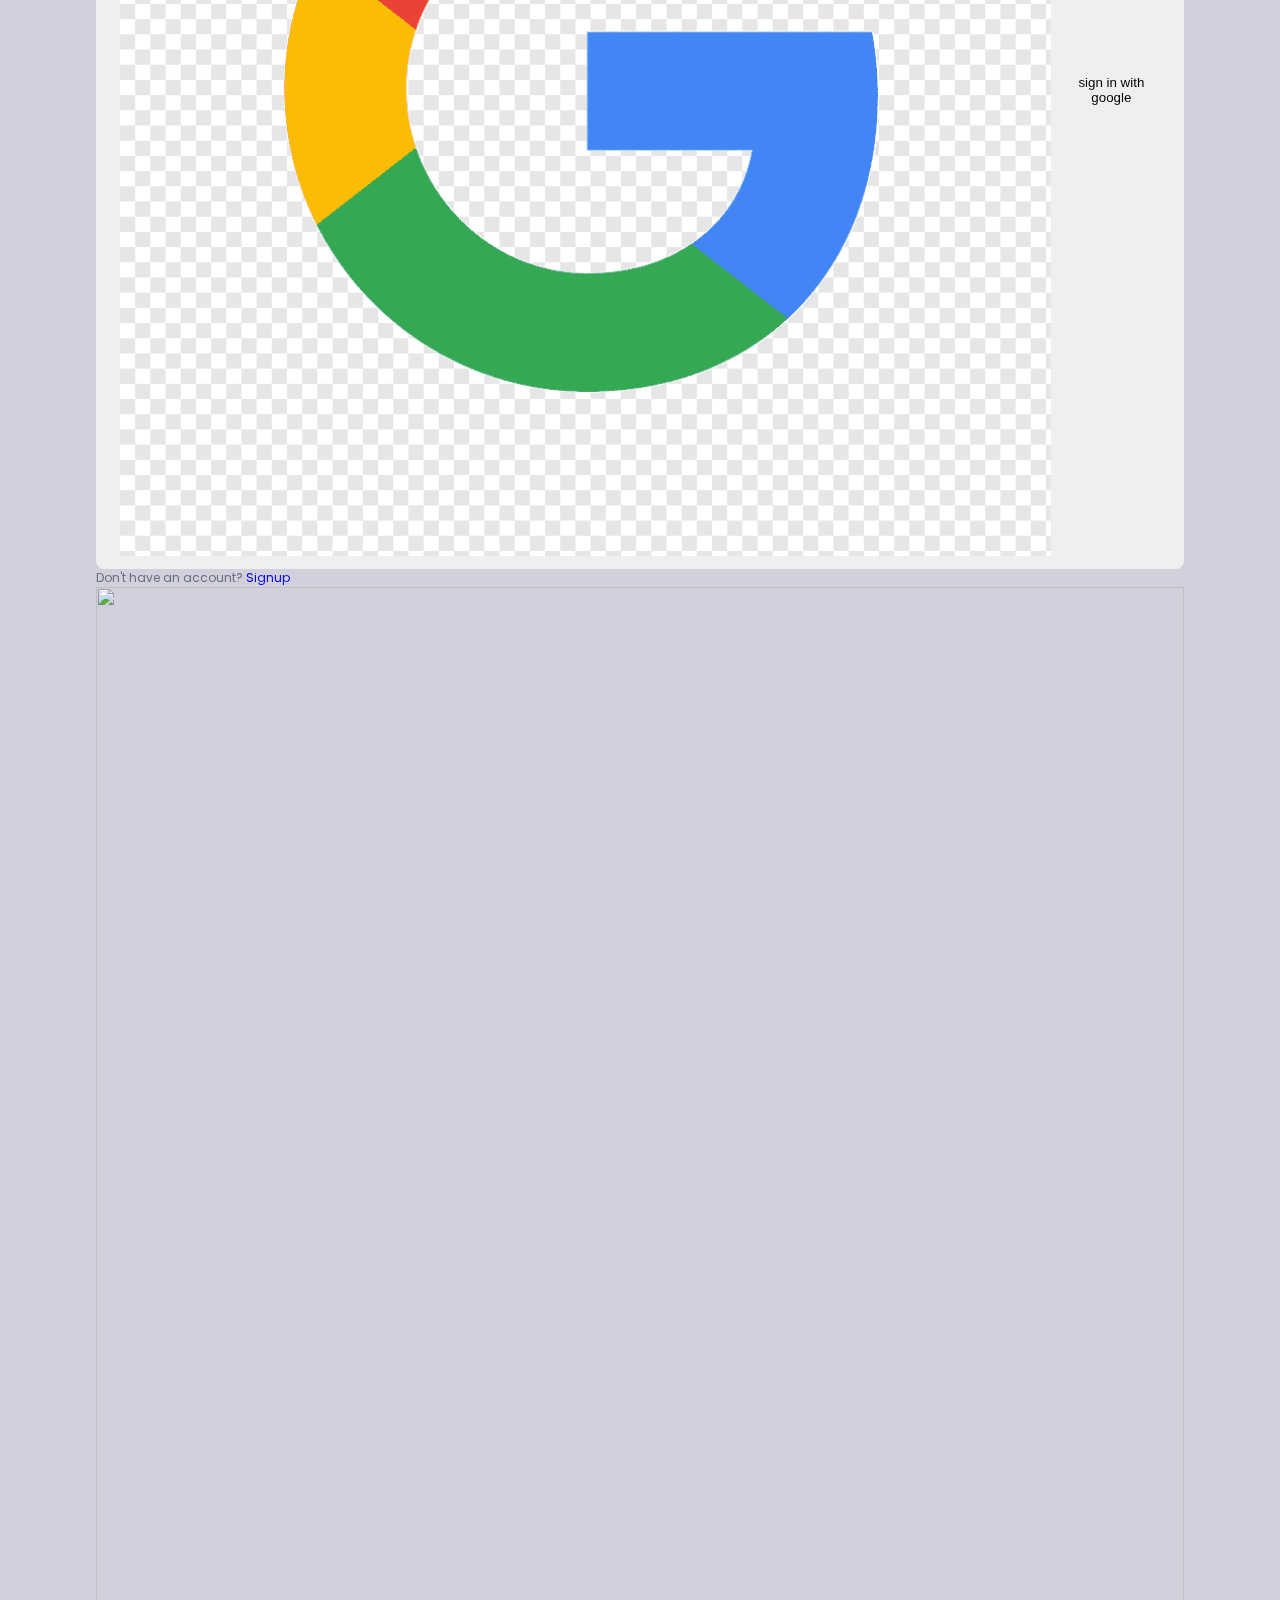
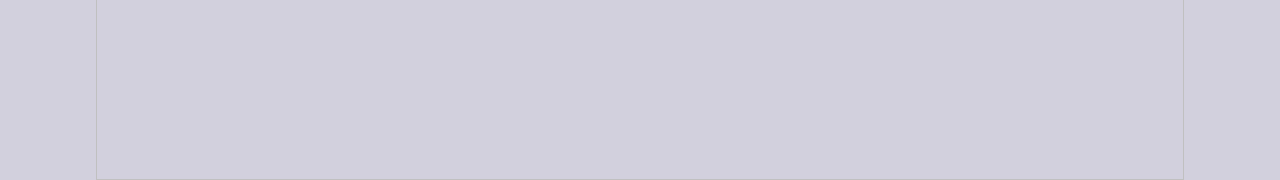
==== responsive_form/index.html @ 69af0448 "signin started" ====
<html lang="en">
<head>
    <meta charset="UTF-8">
    <meta name="viewport" content="width=device-width, initial-scale=1.0">
    <title>Sign In</title>
    <link rel="stylesheet" href="style.css">
</head>
<body>
    <div class="container">
        <article class="signin_details">
            <h1>Sign In</h1>
            <p>Login to your sccount using your credentials</p>
            <form class="sign_in">
                <div class="form_control">
                    <label for="email">Email</label>
                    <input type="email" id="email" placeholder="Enter Your email">
                </div>
                <div class="form_control">
                    <label for="password">Email</label>
                    <input type="email" id="password" placeholder="Enter Your password">
                </div>
                <div class="sign_in_extras">
                    <div>
                        <input type="checkbox" id="remember">
                        <label for="remember">Remember for a week</label>
                    </div>
                    <a href="">forgot password</a>
                </div>
                <button class="btn primary_btn" type="submit">Sign In</button>
                <button class="btn">
                    <img src="assests/google.png" alt="">
                    <p>sign in with google</p>
                </button>
            </form>
            <small class="next_page">Don't have an account? <a href="signup.html"> Signup</a></small>
        </article>
        <article class="signin_img">
            <div>
                <img src="assests/icon.png" alt="">
            </div>
        </article>
    </div>
</body>
</html>
---- responsive_form/style.css ----
/* <<<<<<<<<<<<<<<<<<<   import google fonts    >>>>>>> */
@import url('https://fonts.googleapis.com/css2?family=Poppins:wght@300;400;500;600;700;800&display=swap');



/* universal styles */

*{
    padding: 0;
    margin: 0;
    box-sizing: border-box;
    outline: 0;
    border: 0;
    text-decoration: none;
}

html,body{
    width: 100%;
    height: 100%;
    font-family: 'Poppins', sans-serif;
}



/* css variables used throughout */

:root{
    --color-white:#fff;
    --color_light:#f3f4f8;
    --color_dark:#686e7a;
    --color_black:#111727;
    --color_primary:#633fbd;
    --color_body:#d2d0dd;


    --transition: all 300ms ease;
}


body{
    background:  var(--color_body);
    color: var(--color_dark);
    font-size: 0.9rem;
    display: grid;
    place-items: center;
}



/* images */
img{
    display: block;
    width: 100%;
    object-fit: cover
}






h1{
    color: var(--color_black);
    font-size: 2rem;
    margin-bottom: 0.3rem;
}



/*     styling all buttons */
.btn{
    display: flex;
    align-items: center;
    justify-content: center;
    gap: 0.7rem;
    padding: 0.8rem 1.5rem;
    border-radius: 0.5rem;
    cursor: pointer;
}
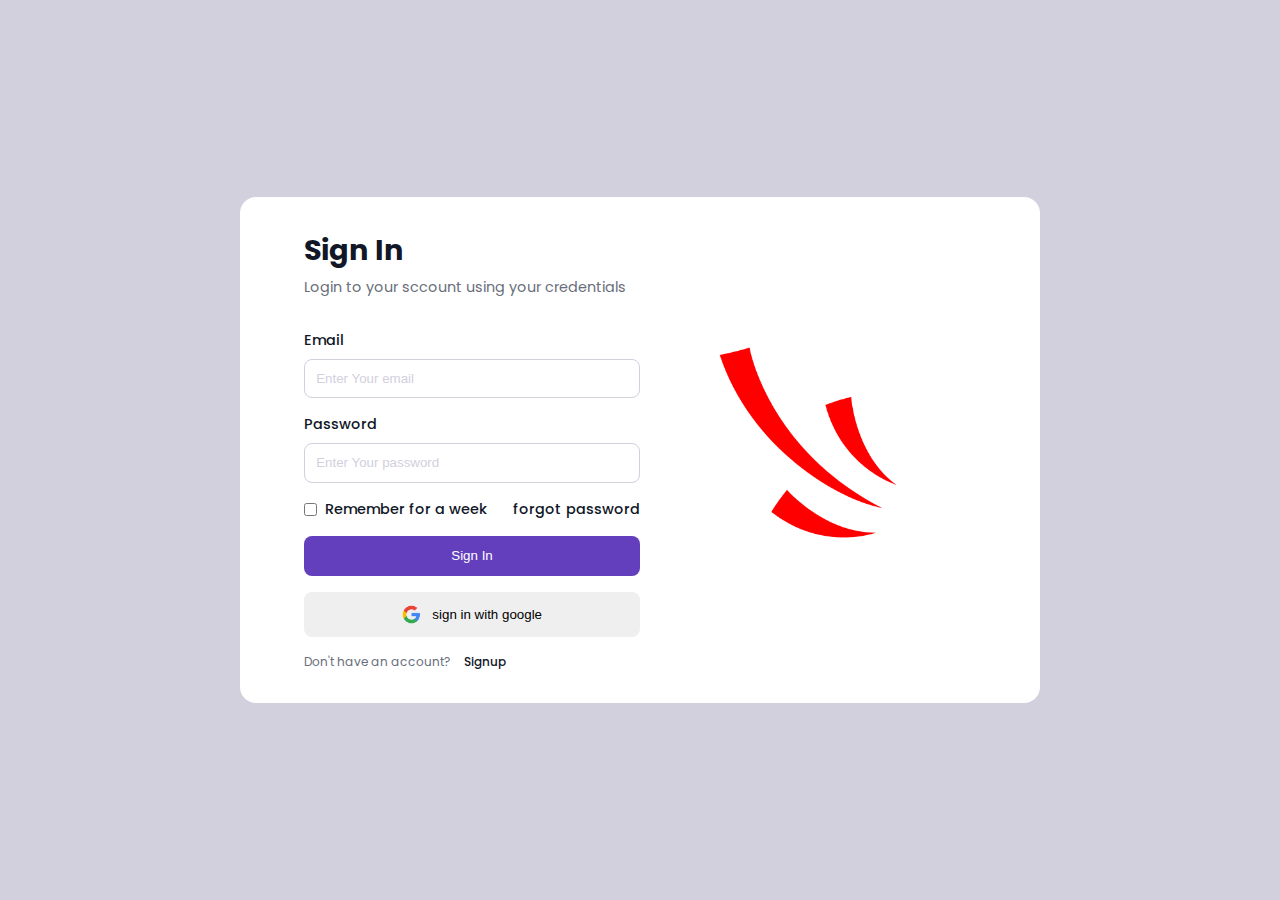
==== commit 6b4c864a: "sign_in completed" ====
--- a/responsive_form/index.html
+++ b/responsive_form/index.html
@@ -10,29 +10,31 @@
         <article class="signin_details">
             <h1>Sign In</h1>
             <p>Login to your sccount using your credentials</p>
-            <form class="sign_in">
-                <div class="form_control">
-                    <label for="email">Email</label>
-                    <input type="email" id="email" placeholder="Enter Your email">
-                </div>
-                <div class="form_control">
-                    <label for="password">Email</label>
-                    <input type="email" id="password" placeholder="Enter Your password">
-                </div>
-                <div class="sign_in_extras">
-                    <div>
-                        <input type="checkbox" id="remember">
-                        <label for="remember">Remember for a week</label>
+            <div class="sign_in">
+                <form>
+                    <div class="form_control">
+                        <label for="email">Email</label>
+                        <input type="email" id="email" placeholder="Enter Your email">
                     </div>
-                    <a href="">forgot password</a>
-                </div>
-                <button class="btn primary_btn" type="submit">Sign In</button>
-                <button class="btn">
-                    <img src="assests/google.png" alt="">
-                    <p>sign in with google</p>
-                </button>
-            </form>
-            <small class="next_page">Don't have an account? <a href="signup.html"> Signup</a></small>
+                    <div class="form_control">
+                        <label for="password">Password</label>
+                        <input type="password" id="password" placeholder="Enter Your password">
+                    </div>
+                    <div class="sign_in_extras">
+                        <div>
+                            <input type="checkbox" id="remember">
+                            <label for="remember">Remember for a week</label>
+                        </div>
+                        <a href="">forgot password</a>
+                    </div>
+                    <button class="btn primary_btn" type="submit">Sign In</button>
+                    <button class="btn">
+                        <img src="assests/google.png" alt="">
+                        <p>sign in with google</p>
+                    </button>
+                </form>
+                <small class="next_page">Don't have an account?  <a href="signup.html">Signup</a></small>
+            </div>
         </article>
         <article class="signin_img">
             <div>
--- a/responsive_form/style.css
+++ b/responsive_form/style.css
@@ -62,11 +62,14 @@
 
 h1{
     color: var(--color_black);
-    font-size: 2rem;
+    fontt-size: 2rem;
     margin-bottom: 0.3rem;
 }
 
-
+a, a:active, a:visited{
+    font-weight: 500;
+    color: var(--color_black)
+}
 
 /*     styling all buttons */
 .btn{
@@ -77,4 +80,94 @@
     padding: 0.8rem 1.5rem;
     border-radius: 0.5rem;
     cursor: pointer;
+    transition: var(--transition);
+}
+.primary_btn{
+    background: var(--color_primary);
+    color: var(--color-white);
+}
+
+.btn:hover{
+    background: var(--color_black);
+    color: var(--color-white);
+
+}
+
+.btn img{
+    width: 1.2rem;
+}
+
+
+
+/*   sign    in page */
+
+.container{
+    background: var(--color-white);
+    width: 50rem;
+    display: grid;
+    grid-template-columns: 1fr 1fr;
+    align-items: center;
+    border-radius: 1rem;
+    overflow: hidden;
+    padding: 2rem 4rem;
+}
+
+.signin_img img{
+    width: 20rem;
+    object-fit: cover;
+}
+
+form{
+    display: flex;
+    flex-direction: column;
+    gap: 1rem;
+    margin-top: 2rem;
+}
+
+form .form_control{
+    display: flex;
+    flex-direction: column;
+    gap: 0.5rem;
+}
+
+input:not([type="checkbox"]) {
+    width: 100%;
+    border: 1px solid var(--color_body);
+    padding: 0.7rem;
+    border-radius: 0.5rem;
+}
+
+input::placeholder{
+    color: var(--color_body);
+}
+
+label{
+    font-weight: 500;
+    color: var(--color_black);
+}
+
+.sign_in_extras{
+    display: flex;
+    justify-content: space-between;
+}
+
+.sign_in_extras div{
+    display: flex;
+    gap: 0.5rem;
+    align-items: center;
+}
+
+.next_page{
+    display: flex;
+    align-items: center;
+    margin-top: 1rem;
+}
+.next_page a{
+    margin-left: 0.8rem;
+}
+
+.signin_img{
+    display: flex;
+    align-items: center;
+    justify-content: center;
 }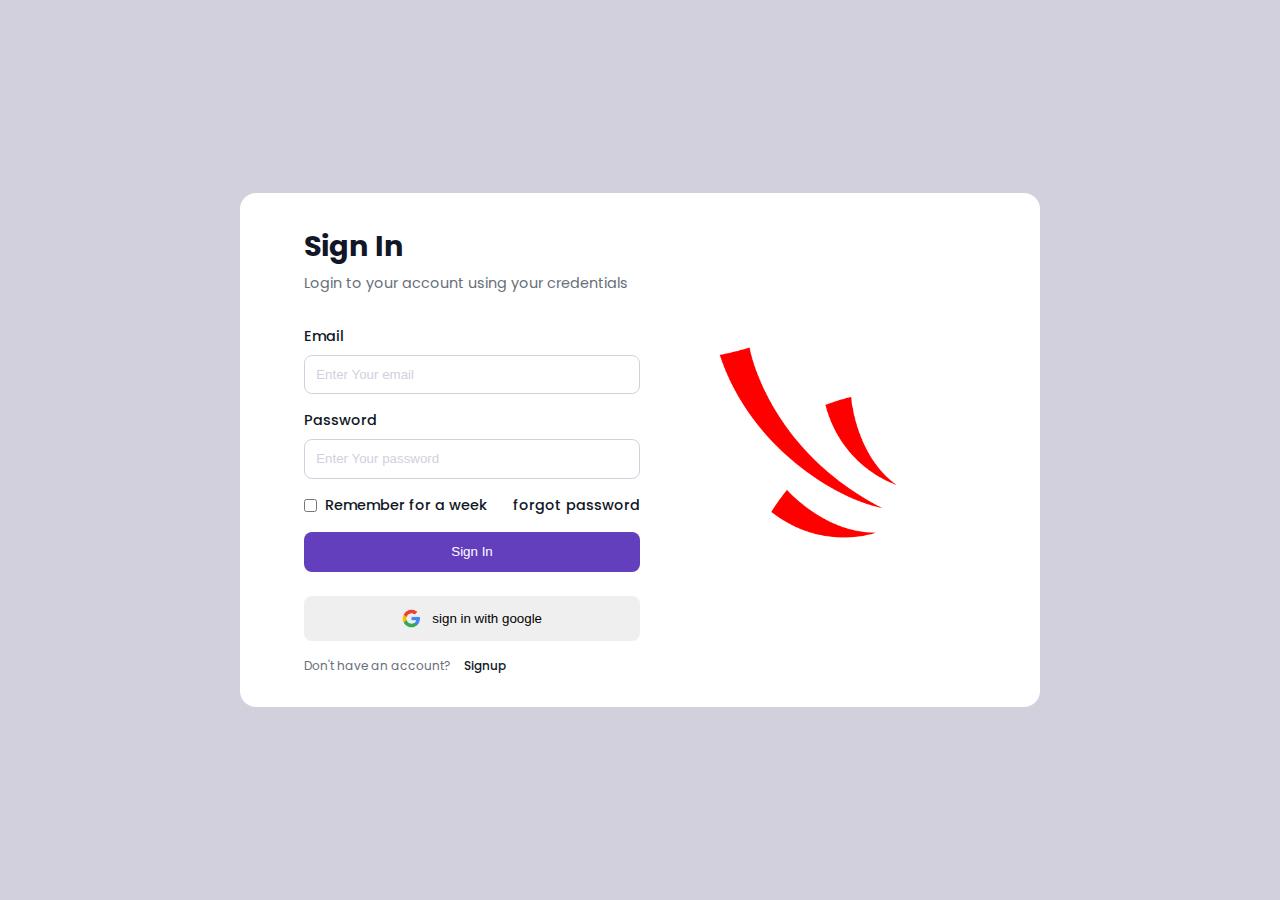
==== commit 8fdd25fb: "signup form completed" ====
--- a/responsive_form/index.html
+++ b/responsive_form/index.html
@@ -9,7 +9,7 @@
     <div class="container">
         <article class="signin_details">
             <h1>Sign In</h1>
-            <p>Login to your sccount using your credentials</p>
+            <p>Login to your account using your credentials</p>
             <div class="sign_in">
                 <form>
                     <div class="form_control">
--- a/responsive_form/style.css
+++ b/responsive_form/style.css
@@ -97,6 +97,10 @@
     width: 1.2rem;
 }
 
+button:last-child{
+    margin-top: 0.5rem
+}
+
 
 
 /*   sign    in page */
@@ -170,4 +174,49 @@
     display: flex;
     align-items: center;
     justify-content: center;
+}
+
+
+
+/* 
+media queries */
+@media screen and (max-width:600px) {
+    body{
+        display:block;
+    }
+    h1{
+        font-size: 1.5rem;
+    }
+    .container{
+        grid-template-columns: 1fr;
+        width: 100vw;
+        overflow: visible;
+    }
+
+    .container{
+        grid-row: 2/3;
+        padding: 2rem 1.5rem;
+    }
+    .sign_in form{
+        margin-top: 1.5rem;
+        gap: 1rem;
+    }
+
+    .sign_in_extras{
+        flex-direction: column;
+        gap: 0.8rem;
+        margin-bottom: 1rem;
+    }
+    .signin_img{
+        width: 100vw;
+        display: flex;
+        justify-content: center;
+        align-items: center;
+        padding: 1.5rem 0;
+    }
+
+    .signin_img div{
+        width: 12rem;
+    }
+
 }